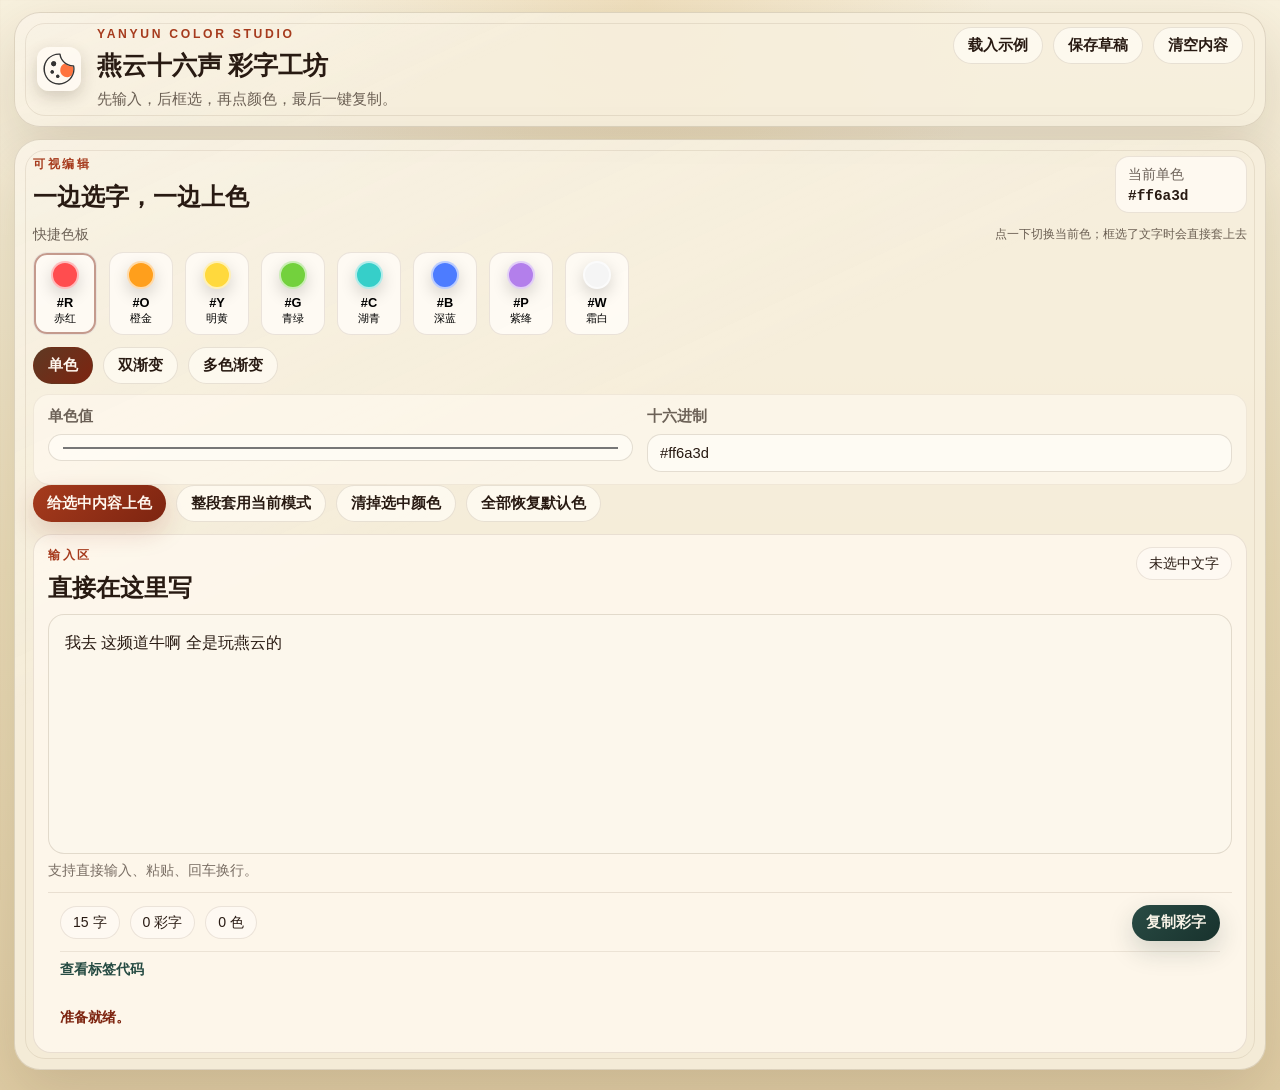
==== index.html @ c6d765de "feat: 初始化燕云十六声彩字工坊项目，添加全套彩字编辑工具 本次为项目首次提交，包含完整的彩字生成工具： - 桌面端核心应用：支持快捷色、单色、双渐变、多色渐变的可视编辑，实时预览效果，一键导出适" ====
<!DOCTYPE html>
<html lang="zh-CN">
<head>
  <meta charset="UTF-8">
  <meta name="viewport" content="width=device-width, initial-scale=1.0">
  <title>燕云十六声 彩字工坊</title>
  <link rel="icon" type="image/svg+xml" href="./logo.svg">
  <link rel="apple-touch-icon" href="./logo.svg">
  <link rel="mask-icon" href="./logo.svg" color="#FF743E">
  <meta name="theme-color" content="#FF743E">
  <script>
    (() => {
      const desktopOverride = new URLSearchParams(window.location.search).get("desktop") === "1";
      const usesMobilePrimaryInput = window.matchMedia("(pointer: coarse)").matches;
      const compactViewport = window.matchMedia("(max-width: 1180px)").matches;

      if (!desktopOverride && usesMobilePrimaryInput && compactViewport) {
        const mobileUrl = new URL("./APP/", window.location.href);
        mobileUrl.search = window.location.search;
        mobileUrl.hash = window.location.hash;
        window.location.replace(mobileUrl.href);
      }
    })();
  </script>
  <link rel="stylesheet" href="./styles.css?v=20260916.2">
</head>
<body>
  <div class="page-shell">
    <header class="topbar">
      <div class="brand-block">
        <img src="./logo.svg" alt="燕云十六声彩字工坊 Logo" class="brand-logo">
        <div>
          <p class="eyebrow">YANYUN COLOR STUDIO</p>
          <h1>燕云十六声 彩字工坊</h1>
          <p class="subtext">先输入，后框选，再点颜色，最后一键复制。</p>
        </div>
      </div>
      <div class="topbar-actions">
        <button id="loadSampleBtn" class="ghost-button" type="button">载入示例</button>
        <button id="saveDraftBtn" class="ghost-button" type="button">保存草稿</button>
        <button id="clearEditorBtn" class="ghost-button" type="button">清空内容</button>
      </div>
    </header>

    <!-- <section class="workflow-banner">
      <span class="step-pill">1. 输入文案</span>
      <span class="step-pill">2. 框选想变色的字</span>
      <span class="step-pill">3. 点单色或渐变</span>
      <span class="step-pill">4. 复制最终标签</span>
    </section> -->

    <main class="studio-grid">
      <section class="panel control-panel">
        <div class="panel-head">
          <div>
            <p class="panel-kicker">可视编辑</p>
            <h2>一边选字，一边上色</h2>
          </div>
          <div class="current-color-box">
            <span>当前单色</span>
            <strong id="currentColorDisplay">#ff6a3d</strong>
          </div>
        </div>

        <div class="swatch-section">
          <div class="section-caption">
            <span>快捷色板</span>
            <small>点一下切换当前色；框选了文字时会直接套上去</small>
          </div>
          <div id="presetSwatches" class="swatch-row"></div>
        </div>

        <div class="mode-tabs" id="modeTabs">
          <button class="mode-tab is-active" data-mode="single" type="button">单色</button>
          <button class="mode-tab" data-mode="gradient" type="button">双渐变</button>
          <button class="mode-tab" data-mode="multi" type="button">多色渐变</button>
        </div>

        <div class="mode-panel-wrap">
          <section class="mode-panel is-active" data-mode-panel="single">
            <div class="compact-controls">
              <label class="field">
                <span>单色值</span>
                <input id="singleColorInput" type="color" value="#ff6a3d">
              </label>
              <label class="field">
                <span>十六进制</span>
                <input id="singleHexInput" type="text" value="#ff6a3d">
              </label>
            </div>
          </section>

          <section class="mode-panel" data-mode-panel="gradient">
            <div class="field">
              <span>双渐变色（点方块换色）</span>
              <div class="swatch-pair">
                <label class="gradient-swatch-wrapper" title="选择起始色">
                  <span class="color-swatch" data-target="gradientStartInput" style="background:#ff6a3d" aria-hidden="true"></span>
                  <input id="gradientStartInput" class="gradient-picker" type="color" value="#ff6a3d" aria-label="选择起始色">
                </label>
                <span class="swatch-arrow">→</span>
                <label class="gradient-swatch-wrapper" title="选择结束色">
                  <span class="color-swatch" data-target="gradientEndInput" style="background:#ffd166" aria-hidden="true"></span>
                  <input id="gradientEndInput" class="gradient-picker" type="color" value="#ffd166" aria-label="选择结束色">
                </label>
              </div>
            </div>
            <div id="gradientStrip" class="gradient-strip"></div>
          </section>

          <section class="mode-panel" data-mode-panel="multi">
            <div class="field">
              <span>多色渐变色板（点方块换色）</span>
              <div id="paletteSwatches" class="swatch-grid"></div>
              <small class="field-hint">文本将在这 <span id="paletteCount">0</span> 个颜色之间平滑过渡。</small>
            </div>
            <div id="paletteStrip" class="gradient-strip gradient-strip-multi"></div>
          </section>
        </div>

        <div class="action-row">
          <button id="applySelectionBtn" class="ink-button" type="button">给选中内容上色</button>
          <button id="applyAllBtn" class="ghost-button" type="button">整段套用当前模式</button>
          <button id="clearSelectionStyleBtn" class="ghost-button" type="button">清掉选中颜色</button>
          <button id="resetAllStylesBtn" class="ghost-button" type="button">全部恢复默认色</button>
        </div>

        <div class="editor-card">
          <div class="editor-card-head">
            <div>
              <p class="panel-kicker">输入区</p>
              <h2>直接在这里写</h2>
            </div>
            <div id="selectionHint" class="selection-hint">未选中文字</div>
          </div>
          <div
            id="richEditor"
            class="rich-editor"
            contenteditable="true"
            spellcheck="false"
            aria-label="彩字可视编辑区"
          ></div>
          <div class="editor-tips">
            <span>支持直接输入、粘贴、回车换行。</span>
          </div>
          <div class="composer-result" aria-label="彩字结果">
            <div class="composer-result-row">
              <div class="stats" id="stats" aria-label="彩字统计"></div>
              <button id="copyExportBtn" class="seal-button" type="button">复制彩字</button>
            </div>
            <details class="tag-drawer">
              <summary>查看标签代码</summary>
              <textarea id="exportOutput" readonly spellcheck="false" aria-label="最终可复制代码"></textarea>
            </details>
            <p id="status" class="status-text" role="status" aria-live="polite">准备就绪。</p>
          </div>
          <div id="preview" hidden aria-hidden="true"></div>
        </div>
      </section>
    </main>

  </div>

  <script src="./app.js?v=20260916.2" type="module"></script>
</body>
</html>
---- styles.css ----
:root {
  --paper: #f3ead1;
  --paper-strong: rgba(252, 247, 236, 0.95);
  --paper-soft: rgba(247, 239, 221, 0.9);
  --ink: #281a12;
  --ink-soft: rgba(40, 26, 18, 0.68);
  --ember: #a63b1d;
  --ember-deep: #7d2410;
  --green: #264b43;
  --line: rgba(90, 61, 36, 0.16);
  --shadow: 0 22px 60px rgba(59, 32, 16, 0.14);
}

* {
  box-sizing: border-box;
}

html {
  font-size: 16px;
}

body {
  margin: 0;
  min-height: 100vh;
  color: var(--ink);
  background:
    radial-gradient(circle at top, rgba(214, 171, 88, 0.24), transparent 28%),
    linear-gradient(180deg, #f8f1de 0%, #eadcb8 52%, #dfcca4 100%);
  font-family: "Microsoft YaHei UI", "PingFang SC", "Yu Gothic UI", sans-serif;
}

body::before {
  content: "";
  position: fixed;
  inset: 0;
  pointer-events: none;
  background:
    linear-gradient(90deg, rgba(98, 67, 39, 0.035) 0, rgba(98, 67, 39, 0.035) 1px, transparent 1px, transparent 28px),
    linear-gradient(rgba(98, 67, 39, 0.03) 0, rgba(98, 67, 39, 0.03) 1px, transparent 1px, transparent 28px);
  opacity: 0.34;
}

.page-shell {
  width: min(1380px, calc(100vw - 28px));
  margin: 0 auto;
  padding: 12px 0 20px;
}

.topbar,
.panel,
.workflow-banner {
  border: 1px solid rgba(90, 61, 36, 0.16);
  border-radius: 26px;
  background:
    linear-gradient(155deg, rgba(255, 255, 255, 0.22), transparent 38%),
    var(--paper-soft);
  box-shadow: var(--shadow);
}

.topbar,
.panel {
  position: relative;
  overflow: hidden;
}

.topbar::after,
.panel::after {
  content: "";
  position: absolute;
  inset: 10px;
  border: 1px solid rgba(90, 61, 36, 0.1);
  border-radius: 20px;
  pointer-events: none;
}

.topbar {
  display: flex;
  align-items: flex-start;
  justify-content: space-between;
  gap: 18px;
  padding: 14px 22px;
}

/* 头部品牌区：logo + 标题文字，水平排列 */
.brand-block {
  display: flex;
  align-items: center;
  gap: 16px;
  min-width: 0;
}

.brand-logo {
  width: 44px;
  height: 44px;
  flex-shrink: 0;
  border-radius: 12px;
  box-shadow: 0 6px 16px rgba(40, 26, 18, 0.18);
  background: rgba(255, 251, 244, 0.84);
  padding: 5px;
}

.eyebrow,
.panel-kicker {
  margin: 0 0 8px;
  color: var(--ember);
  font-size: 0.76rem;
  font-weight: 700;
  letter-spacing: 0.22em;
}

h1,
h2 {
  margin: 0;
  font-family: "STZhongsong", "SimSun", serif;
}

h1 {
  font-size: clamp(1.55rem, 1.8vw, 2.1rem);
}

.subtext {
  margin: 6px 0 0;
  color: var(--ink-soft);
  line-height: 1.6;
  font-size: 0.92rem;
}

.topbar-actions,
.action-row,
.stats,
.swatch-row,
.filter-row,
.selected-pool,
.panel-actions {
  display: flex;
  flex-wrap: wrap;
  gap: 10px;
}

.workflow-banner {
  display: flex;
  flex-wrap: wrap;
  gap: 10px;
  margin-top: 12px;
  padding: 8px 14px;
}

.step-pill,
.stat-pill,
.tag-pill,
.pool-pill,
.selection-hint {
  display: inline-flex;
  align-items: center;
  gap: 6px;
  min-height: 30px;
  padding: 6px 12px;
  border-radius: 999px;
  border: 1px solid rgba(90, 61, 36, 0.12);
  background: rgba(255, 251, 244, 0.8);
  font-size: 0.88rem;
}

.studio-grid {
  display: grid;
  grid-template-columns: minmax(0, 1fr);
  gap: 14px;
  margin-top: 12px;
}

.panel {
  padding: 16px 18px;
}

.panel-head,
.editor-card-head {
  display: flex;
  justify-content: space-between;
  gap: 14px;
  align-items: flex-start;
}

.current-color-box {
  display: grid;
  gap: 4px;
  min-width: 132px;
  padding: 8px 12px;
  border-radius: 14px;
  background: rgba(255, 251, 243, 0.84);
  border: 1px solid rgba(90, 61, 36, 0.12);
  font-size: 0.9rem;
}

.current-color-box span {
  color: var(--ink-soft);
}

.current-color-box strong {
  font-family: "Consolas", "Cascadia Code", monospace;
}

.swatch-section,
.editor-card,
.preview-shell,
.collapsible-body,
.custom-entry {
  margin-top: 12px;
}

.section-caption {
  display: flex;
  justify-content: space-between;
  gap: 10px;
  align-items: center;
  margin-bottom: 8px;
  color: var(--ink-soft);
  font-size: 0.9rem;
}

.mode-tabs {
  display: flex;
  gap: 10px;
  margin-top: 12px;
}

.mode-tab,
.ghost-button,
.ink-button,
.seal-button,
.swatch-button,
.chip-button {
  border: none;
  cursor: pointer;
  transition: transform 140ms ease, box-shadow 140ms ease, opacity 140ms ease;
  font: inherit;
}

.mode-tab:hover,
.ghost-button:hover,
.ink-button:hover,
.seal-button:hover,
.swatch-button:hover,
.chip-button:hover {
  transform: translateY(-1px);
}

.mode-tab,
.ghost-button,
.ink-button,
.seal-button,
.chip-button {
  min-height: 36px;
  padding: 8px 14px;
  border-radius: 999px;
  font-weight: 700;
  font-size: 0.92rem;
}

.mode-tab,
.ghost-button,
.chip-button {
  color: var(--ink);
  background: rgba(255, 251, 244, 0.76);
  border: 1px solid rgba(90, 61, 36, 0.13);
}

.mode-tab.is-active,
.chip-button.is-active {
  color: #fff7ee;
  background: linear-gradient(135deg, #5f3923, var(--ember-deep));
}

.ink-button {
  color: #fff7ee;
  background: linear-gradient(135deg, var(--ember), var(--ember-deep));
  box-shadow: 0 10px 26px rgba(127, 36, 16, 0.18);
}

.seal-button {
  color: #f9f4e8;
  background: linear-gradient(135deg, #294b44, #18322d);
  box-shadow: 0 10px 26px rgba(24, 50, 45, 0.18);
}

.mode-panel-wrap {
  margin-top: 10px;
  padding: 12px 14px;
  border-radius: 16px;
  background: rgba(255, 250, 241, 0.62);
  border: 1px solid rgba(90, 61, 36, 0.08);
}

.mode-panel {
  display: none;
}

.mode-panel.is-active {
  display: block;
}

.compact-controls,
.library-tools,
.custom-grid {
  display: grid;
  gap: 14px;
}

.compact-controls {
  grid-template-columns: repeat(2, minmax(0, 1fr));
}

.library-tools {
  grid-template-columns: 1.2fr 1fr;
  align-items: end;
}

.custom-grid {
  grid-template-columns: 1.2fr 0.7fr 0.8fr 0.8fr;
}

.field {
  display: flex;
  flex-direction: column;
  gap: 8px;
  color: var(--ink-soft);
  font-size: 0.92rem;
}

.field span {
  font-weight: 700;
}

input,
textarea {
  width: 100%;
  border: 1px solid var(--line);
  border-radius: 14px;
  padding: 10px 12px;
  color: var(--ink);
  background: rgba(255, 252, 245, 0.92);
  outline: none;
  transition: border-color 140ms ease, box-shadow 140ms ease;
  font: inherit;
}

input:focus,
textarea:focus,
.rich-editor:focus {
  border-color: rgba(166, 59, 29, 0.56);
  box-shadow: 0 0 0 4px rgba(166, 59, 29, 0.08);
}

textarea {
  resize: vertical;
  min-height: 110px;
  line-height: 1.55;
  font-size: 0.95rem;
}

.field-output textarea,
#markupEditor {
  min-height: 132px;
}

.swatch-row {
  gap: 12px;
}

/* 双渐变：两个大方块 + 箭头 */
.swatch-pair {
  display: flex;
  align-items: center;
  gap: 14px;
  padding: 12px;
  border-radius: 14px;
  background: rgba(255, 251, 244, 0.76);
  border: 1px solid rgba(90, 61, 36, 0.12);
}

.swatch-arrow {
  color: var(--ink-soft);
  font-size: 1.4rem;
  font-weight: 700;
}

/* 多色渐变：方块水平排列网格 */
.swatch-grid {
  display: grid;
  grid-template-columns: repeat(6, minmax(0, 1fr));
  gap: 8px;
  padding: 12px;
  border-radius: 14px;
  background: rgba(255, 251, 244, 0.76);
  border: 1px solid rgba(90, 61, 36, 0.12);
}

.swatch-wrapper {
  position: relative;
  display: block;
  aspect-ratio: 1 / 1;
}

.gradient-swatch-wrapper {
  position: relative;
  display: block;
  flex: 0 0 56px;
  width: 56px;
  height: 56px;
}

.gradient-swatch-wrapper .color-swatch {
  display: block;
  width: 100%;
  height: 100%;
}

/* 通用色块按钮：圆角矩形，点击触发颜色选择 */
.color-swatch {
  position: relative;
  width: 100%;
  height: 100%;
  min-height: 36px;
  border-radius: 12px;
  border: 2px solid rgba(255, 255, 255, 0.7);
  box-shadow: 0 6px 16px rgba(40, 26, 18, 0.18);
  cursor: pointer;
  transition: transform 140ms ease, box-shadow 140ms ease;
  padding: 0;
}

.color-swatch:hover {
  transform: translateY(-1px);
  box-shadow: 0 10px 22px rgba(40, 26, 18, 0.24);
}

.color-swatch:focus-visible {
  outline: 3px solid rgba(166, 59, 29, 0.45);
  outline-offset: 2px;
}

/* 隐藏系统 color input，仅作为弹出色选择器的入口 */
.swatch-picker {
  position: absolute;
  inset: 0;
  width: 100%;
  height: 100%;
  opacity: 0;
  pointer-events: none;
  border: 0;
  padding: 0;
}

input[type="color"].gradient-picker {
  position: absolute;
  inset: 0;
  width: 100%;
  height: 100%;
  margin: 0;
  padding: 0;
  opacity: 0;
  border: 0;
  cursor: pointer;
}

.gradient-swatch-wrapper:focus-within {
  outline: 3px solid rgba(166, 59, 29, 0.45);
  outline-offset: 2px;
  border-radius: 12px;
}

.field-hint {
  display: block;
  margin-top: 10px;
  color: var(--ink-soft);
  font-size: 0.85rem;
}

.swatch-button {
  display: grid;
  gap: 6px;
  place-items: center;
  width: 64px;
  padding: 8px 6px;
  border-radius: 14px;
  background: rgba(255, 252, 246, 0.88);
  border: 1px solid rgba(90, 61, 36, 0.12);
}

.swatch-button.is-active {
  box-shadow: inset 0 0 0 2px rgba(127, 36, 16, 0.45);
}

.swatch-dot {
  width: 28px;
  height: 28px;
  border-radius: 50%;
  border: 2px solid rgba(255, 255, 255, 0.62);
  box-shadow: 0 6px 16px rgba(0, 0, 0, 0.16);
}

.swatch-meta {
  display: grid;
  gap: 2px;
  text-align: center;
  font-size: 0.8rem;
}

.gradient-strip {
  height: 14px;
  margin-top: 10px;
  border-radius: 999px;
  border: 1px solid rgba(90, 61, 36, 0.12);
  background: linear-gradient(90deg, #ff6a3d, #ffd166);
}

.editor-card {
  padding: 12px 14px;
  border-radius: 18px;
  border: 1px solid rgba(90, 61, 36, 0.12);
  background: rgba(255, 250, 241, 0.72);
}

.rich-editor {
  min-height: 240px;
  margin-top: 10px;
  padding: 14px 16px;
  border-radius: 16px;
  border: 1px solid var(--line);
  background: var(--paper-strong);
  white-space: pre-wrap;
  line-height: 1.7;
  font-size: 1rem;
  outline: none;
}

.rich-editor:empty::before {
  content: "在这里输入聊天文案，然后框选想变色的部分。";
  color: rgba(40, 26, 18, 0.38);
}

.editor-tips,
.collapsible-tip {
  display: grid;
  gap: 4px;
  margin-top: 8px;
  color: rgba(40, 26, 18, 0.62);
  font-size: 0.85rem;
}

.composer-result {
  display: grid;
  gap: 10px;
  margin-top: 12px;
  padding: 12px;
  border-top: 1px solid rgba(90, 61, 36, 0.12);
}

.composer-result-row {
  display: flex;
  justify-content: space-between;
  align-items: center;
  gap: 12px;
}

.composer-result .stats {
  justify-content: flex-start;
}

.tag-drawer {
  border-top: 1px solid rgba(90, 61, 36, 0.1);
}

.tag-drawer summary {
  min-height: 36px;
  display: flex;
  align-items: center;
  color: var(--green);
  cursor: pointer;
  font-size: 0.88rem;
  font-weight: 700;
}

.tag-drawer textarea {
  min-height: 112px;
  padding: 10px 12px;
  font-family: "Consolas", "Cascadia Code", monospace;
  font-size: 0.9rem;
}

.preview-shell {
  padding: 12px 14px;
  border-radius: 18px;
  border: 1px solid rgba(90, 61, 36, 0.12);
  background: rgba(255, 250, 241, 0.7);
}

.preview-title {
  margin-bottom: 8px;
  color: var(--ink-soft);
  font-size: 0.88rem;
  font-weight: 700;
}

.preview-stage {
  min-height: 200px;
  padding: 14px 16px;
  border-radius: 16px;
  border: 1px solid rgba(90, 61, 36, 0.12);
  background:
    radial-gradient(circle at top right, rgba(214, 171, 88, 0.18), transparent 26%),
    rgba(255, 249, 236, 0.92);
  white-space: pre-wrap;
  line-height: 1.75;
  font-size: 1.02rem;
}

.preview-stage.is-empty {
  display: grid;
  place-items: center;
  color: rgba(40, 26, 18, 0.42);
}

.status-text {
  margin: 10px 0 0;
  min-height: 1.4em;
  color: var(--ember-deep);
  font-weight: 700;
  font-size: 0.9rem;
}

.library-list {
  display: grid;
  grid-template-columns: repeat(auto-fit, minmax(280px, 1fr));
  gap: 14px;
}

.library-card {
  display: grid;
  gap: 14px;
  padding: 16px;
  border-radius: 20px;
  border: 1px solid rgba(90, 61, 36, 0.12);
  background: rgba(255, 251, 244, 0.8);
}

.library-card.is-selected {
  border-color: rgba(166, 59, 29, 0.34);
  box-shadow: 0 14px 32px rgba(127, 36, 16, 0.08);
}

.library-copy {
  margin: 0;
  line-height: 1.7;
}

.card-meta,
.card-footer {
  display: flex;
  flex-wrap: wrap;
  gap: 8px;
}

.selected-pool {
  margin: 16px 0;
}

.selected-pool:empty::before {
  content: "还没把段子加入灵感池。";
  color: rgba(40, 26, 18, 0.46);
}

.empty-library {
  padding: 18px;
  border-radius: 18px;
  border: 1px dashed rgba(90, 61, 36, 0.22);
  color: rgba(40, 26, 18, 0.54);
}

.collapsible-panel {
  margin-top: 16px;
}

.collapsible-panel > summary {
  position: relative;
  z-index: 1;
  padding: 18px 20px;
  cursor: pointer;
  font-family: "STZhongsong", "SimSun", serif;
  font-size: 1.1rem;
}

.collapsible-panel[open] > summary {
  border-bottom: 1px solid rgba(90, 61, 36, 0.08);
}

.collapsible-body {
  padding: 0 20px 20px;
}

@media (max-width: 1180px) {
  .studio-grid,
  .library-tools,
  .custom-grid {
    grid-template-columns: 1fr;
  }
}

@media (max-width: 900px) {
  .topbar,
  .panel-head,
  .editor-card-head,
  .section-caption {
    flex-direction: column;
  }

  .compact-controls {
    grid-template-columns: 1fr;
  }
}

@media (max-width: 720px) {
  .page-shell {
    width: min(100vw - 18px, 100%);
    padding: 10px 0 24px;
  }

  .topbar,
  .panel {
    border-radius: 20px;
    padding: 16px;
  }

  .rich-editor,
  .preview-stage {
    min-height: 260px;
  }

  .swatch-button {
    width: 64px;
  }

  .swatch-grid {
    grid-template-columns: repeat(3, minmax(0, 1fr));
  }

}
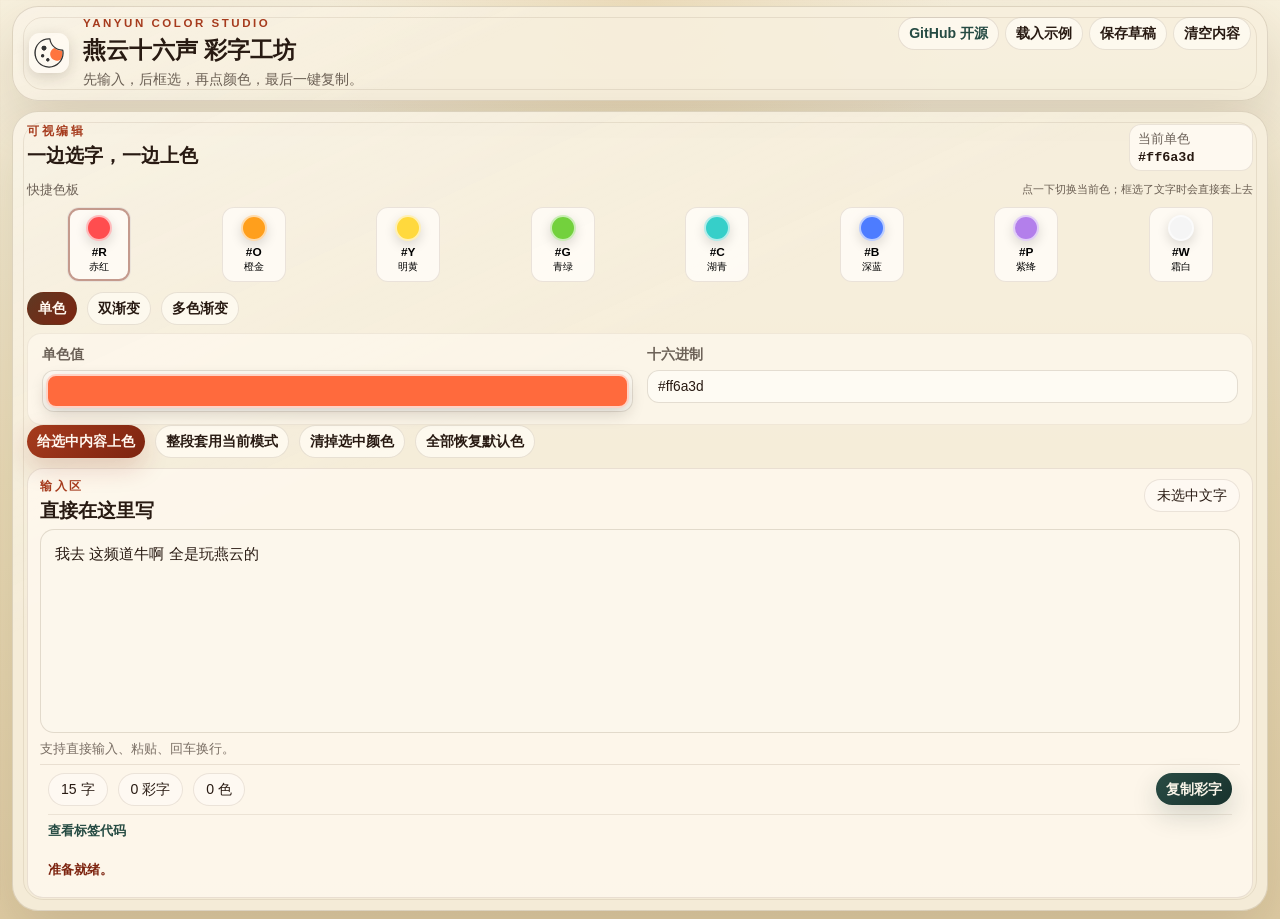
==== commit 6370f948: "feat(editor, docs, style): 优化单色编辑，新增GitHub入口并精简文档 - 重构单色输入UI，添加颜色预览色块，支持点击色块唤起颜色选择器 - 新增syncCurrentC" ====
--- a/index.html
+++ b/index.html
@@ -3,7 +3,7 @@
 <head>
   <meta charset="UTF-8">
   <meta name="viewport" content="width=device-width, initial-scale=1.0">
-  <title>燕云十六声 彩字工坊</title>
+  <title>燕云十六声 彩字工坊 Where Winds Meet COLOR-STUDIO</title>
   <link rel="icon" type="image/svg+xml" href="./logo.svg">
   <link rel="apple-touch-icon" href="./logo.svg">
   <link rel="mask-icon" href="./logo.svg" color="#FF743E">
@@ -22,7 +22,7 @@
       }
     })();
   </script>
-  <link rel="stylesheet" href="./styles.css?v=20260916.2">
+  <link rel="stylesheet" href="./styles.css?v=20260916.9">
 </head>
 <body>
   <div class="page-shell">
@@ -36,6 +36,13 @@
         </div>
       </div>
       <div class="topbar-actions">
+        <a
+          class="github-link"
+          href="https://github.com/cansnow123/Where-Winds-Meet-COLOR-STUDIO"
+          target="_blank"
+          rel="noreferrer"
+          aria-label="在 GitHub 查看 Where Winds Meet COLOR-STUDIO 开源项目"
+        >GitHub 开源</a>
         <button id="loadSampleBtn" class="ghost-button" type="button">载入示例</button>
         <button id="saveDraftBtn" class="ghost-button" type="button">保存草稿</button>
         <button id="clearEditorBtn" class="ghost-button" type="button">清空内容</button>
@@ -79,10 +86,13 @@
         <div class="mode-panel-wrap">
           <section class="mode-panel is-active" data-mode-panel="single">
             <div class="compact-controls">
-              <label class="field">
+              <div class="field">
                 <span>单色值</span>
-                <input id="singleColorInput" type="color" value="#ff6a3d">
-              </label>
+                <label class="single-color-display" title="选择单色">
+                  <span class="color-swatch single-color-swatch" data-target="singleColorInput" style="background:#ff6a3d" aria-hidden="true"></span>
+                  <input id="singleColorInput" class="single-color-picker" type="color" value="#ff6a3d" aria-label="选择单色值">
+                </label>
+              </div>
               <label class="field">
                 <span>十六进制</span>
                 <input id="singleHexInput" type="text" value="#ff6a3d">
@@ -161,6 +171,6 @@
 
   </div>
 
-  <script src="./app.js?v=20260916.2" type="module"></script>
+  <script src="./app.js?v=20260916.3" type="module"></script>
 </body>
 </html>
--- a/styles.css
+++ b/styles.css
@@ -41,9 +41,9 @@
 }
 
 .page-shell {
-  width: min(1380px, calc(100vw - 28px));
+  width: min(1360px, calc(100vw - 24px));
   margin: 0 auto;
-  padding: 12px 0 20px;
+  padding: 6px 0 8px;
 }
 
 .topbar,
@@ -77,33 +77,33 @@
   display: flex;
   align-items: flex-start;
   justify-content: space-between;
-  gap: 18px;
-  padding: 14px 22px;
+  gap: 14px;
+  padding: 10px 16px;
 }
 
 /* 头部品牌区：logo + 标题文字，水平排列 */
 .brand-block {
   display: flex;
   align-items: center;
-  gap: 16px;
+  gap: 14px;
   min-width: 0;
 }
 
 .brand-logo {
-  width: 44px;
-  height: 44px;
+  width: 40px;
+  height: 40px;
   flex-shrink: 0;
-  border-radius: 12px;
-  box-shadow: 0 6px 16px rgba(40, 26, 18, 0.18);
+  border-radius: 11px;
+  box-shadow: 0 4px 14px rgba(40, 26, 18, 0.16);
   background: rgba(255, 251, 244, 0.84);
-  padding: 5px;
+  padding: 4px;
 }
 
 .eyebrow,
 .panel-kicker {
-  margin: 0 0 8px;
+  margin: 0 0 6px;
   color: var(--ember);
-  font-size: 0.76rem;
+  font-size: 0.72rem;
   font-weight: 700;
   letter-spacing: 0.22em;
 }
@@ -115,14 +115,19 @@
 }
 
 h1 {
-  font-size: clamp(1.55rem, 1.8vw, 2.1rem);
+  font-size: clamp(1.42rem, 1.65vw, 1.95rem);
+}
+
+h2 {
+  font-size: clamp(1.18rem, 1.08vw, 1.46rem);
+  line-height: 1.2;
 }
 
 .subtext {
-  margin: 6px 0 0;
+  margin: 4px 0 0;
   color: var(--ink-soft);
-  line-height: 1.6;
-  font-size: 0.92rem;
+  line-height: 1.45;
+  font-size: 0.86rem;
 }
 
 .topbar-actions,
@@ -130,11 +135,36 @@
 .stats,
 .swatch-row,
 .filter-row,
-.selected-pool,
 .panel-actions {
   display: flex;
   flex-wrap: wrap;
   gap: 10px;
+}
+
+.topbar-actions {
+  justify-content: flex-end;
+  align-items: center;
+  gap: 6px;
+}
+
+.github-link {
+  display: inline-flex;
+  align-items: center;
+  min-height: 32px;
+  padding: 6px 10px;
+  border-radius: 999px;
+  border: 1px solid rgba(90, 61, 36, 0.14);
+  background: rgba(255, 251, 244, 0.72);
+  color: var(--green);
+  font-size: 0.88rem;
+  font-weight: 700;
+  text-decoration: none;
+  transition: transform 140ms ease, box-shadow 140ms ease, opacity 140ms ease;
+}
+
+.github-link:hover {
+  transform: translateY(-1px);
+  box-shadow: 0 8px 18px rgba(24, 50, 45, 0.12);
 }
 
 .workflow-banner {
@@ -148,7 +178,6 @@
 .step-pill,
 .stat-pill,
 .tag-pill,
-.pool-pill,
 .selection-hint {
   display: inline-flex;
   align-items: center;
@@ -164,12 +193,12 @@
 .studio-grid {
   display: grid;
   grid-template-columns: minmax(0, 1fr);
-  gap: 14px;
-  margin-top: 12px;
+  gap: 10px;
+  margin-top: 10px;
 }
 
 .panel {
-  padding: 16px 18px;
+  padding: 12px 14px;
 }
 
 .panel-head,
@@ -182,13 +211,13 @@
 
 .current-color-box {
   display: grid;
-  gap: 4px;
-  min-width: 132px;
-  padding: 8px 12px;
-  border-radius: 14px;
+  gap: 2px;
+  min-width: 124px;
+  padding: 5px 8px;
+  border-radius: 12px;
   background: rgba(255, 251, 243, 0.84);
   border: 1px solid rgba(90, 61, 36, 0.12);
-  font-size: 0.9rem;
+  font-size: 0.84rem;
 }
 
 .current-color-box span {
@@ -204,7 +233,7 @@
 .preview-shell,
 .collapsible-body,
 .custom-entry {
-  margin-top: 12px;
+  margin-top: 10px;
 }
 
 .section-caption {
@@ -214,13 +243,13 @@
   align-items: center;
   margin-bottom: 8px;
   color: var(--ink-soft);
-  font-size: 0.9rem;
+  font-size: 0.84rem;
 }
 
 .mode-tabs {
   display: flex;
   gap: 10px;
-  margin-top: 12px;
+  margin-top: 10px;
 }
 
 .mode-tab,
@@ -249,11 +278,11 @@
 .ink-button,
 .seal-button,
 .chip-button {
-  min-height: 36px;
-  padding: 8px 14px;
+  min-height: 32px;
+  padding: 6px 10px;
   border-radius: 999px;
   font-weight: 700;
-  font-size: 0.92rem;
+  font-size: 0.88rem;
 }
 
 .mode-tab,
@@ -283,9 +312,9 @@
 }
 
 .mode-panel-wrap {
-  margin-top: 10px;
+  margin-top: 8px;
   padding: 12px 14px;
-  border-radius: 16px;
+  border-radius: 14px;
   background: rgba(255, 250, 241, 0.62);
   border: 1px solid rgba(90, 61, 36, 0.08);
 }
@@ -299,7 +328,6 @@
 }
 
 .compact-controls,
-.library-tools,
 .custom-grid {
   display: grid;
   gap: 14px;
@@ -309,9 +337,38 @@
   grid-template-columns: repeat(2, minmax(0, 1fr));
 }
 
-.library-tools {
-  grid-template-columns: 1.2fr 1fr;
-  align-items: end;
+.single-color-display {
+  position: relative;
+  display: block;
+  min-height: 42px;
+  padding: 3px;
+  border-radius: 12px;
+  background: rgba(255, 252, 245, 0.92);
+  border: 1px solid var(--line);
+  cursor: pointer;
+}
+
+.single-color-swatch {
+  display: block;
+  min-height: 100%;
+  border-radius: 9px;
+}
+
+.single-color-picker {
+  position: absolute;
+  inset: 0;
+  width: 100%;
+  height: 100%;
+  margin: 0;
+  padding: 0;
+  opacity: 0;
+  border: 0;
+  cursor: pointer;
+}
+
+.single-color-display:focus-within {
+  outline: 3px solid rgba(166, 59, 29, 0.45);
+  outline-offset: 2px;
 }
 
 .custom-grid {
@@ -321,9 +378,9 @@
 .field {
   display: flex;
   flex-direction: column;
-  gap: 8px;
+  gap: 6px;
   color: var(--ink-soft);
-  font-size: 0.92rem;
+  font-size: 0.86rem;
 }
 
 .field span {
@@ -334,8 +391,8 @@
 textarea {
   width: 100%;
   border: 1px solid var(--line);
-  border-radius: 14px;
-  padding: 10px 12px;
+  border-radius: 12px;
+  padding: 8px 10px;
   color: var(--ink);
   background: rgba(255, 252, 245, 0.92);
   outline: none;
@@ -352,9 +409,9 @@
 
 textarea {
   resize: vertical;
-  min-height: 110px;
-  line-height: 1.55;
-  font-size: 0.95rem;
+  min-height: 100px;
+  line-height: 1.5;
+  font-size: 0.92rem;
 }
 
 .field-output textarea,
@@ -363,23 +420,27 @@
 }
 
 .swatch-row {
-  gap: 12px;
+  display: grid;
+  grid-template-columns: repeat(8, minmax(0, 1fr));
+  gap: 10px;
+  align-items: stretch;
 }
 
 /* 双渐变：两个大方块 + 箭头 */
 .swatch-pair {
   display: flex;
+  justify-content: space-between;
   align-items: center;
-  gap: 14px;
+  gap: 12px;
   padding: 12px;
-  border-radius: 14px;
+  border-radius: 12px;
   background: rgba(255, 251, 244, 0.76);
   border: 1px solid rgba(90, 61, 36, 0.12);
 }
 
 .swatch-arrow {
   color: var(--ink-soft);
-  font-size: 1.4rem;
+  font-size: 1.2rem;
   font-weight: 700;
 }
 
@@ -389,7 +450,7 @@
   grid-template-columns: repeat(6, minmax(0, 1fr));
   gap: 8px;
   padding: 12px;
-  border-radius: 14px;
+  border-radius: 12px;
   background: rgba(255, 251, 244, 0.76);
   border: 1px solid rgba(90, 61, 36, 0.12);
 }
@@ -403,9 +464,10 @@
 .gradient-swatch-wrapper {
   position: relative;
   display: block;
-  flex: 0 0 56px;
-  width: 56px;
-  height: 56px;
+  flex: 1 1 0;
+  width: auto;
+  height: 34px;
+  min-width: 0;
 }
 
 .gradient-swatch-wrapper .color-swatch {
@@ -419,8 +481,8 @@
   position: relative;
   width: 100%;
   height: 100%;
-  min-height: 36px;
-  border-radius: 12px;
+  min-height: 34px;
+  border-radius: 10px;
   border: 2px solid rgba(255, 255, 255, 0.7);
   box-shadow: 0 6px 16px rgba(40, 26, 18, 0.18);
   cursor: pointer;
@@ -462,6 +524,11 @@
   cursor: pointer;
 }
 
+.swatch-pair .color-swatch {
+  min-height: 34px;
+  border-radius: 11px;
+}
+
 .gradient-swatch-wrapper:focus-within {
   outline: 3px solid rgba(166, 59, 29, 0.45);
   outline-offset: 2px;
@@ -472,18 +539,20 @@
   display: block;
   margin-top: 10px;
   color: var(--ink-soft);
-  font-size: 0.85rem;
+  font-size: 0.8rem;
 }
 
 .swatch-button {
   display: grid;
-  gap: 6px;
+  gap: 4px;
   place-items: center;
-  width: 64px;
-  padding: 8px 6px;
-  border-radius: 14px;
+  width: 100%;
+  max-width: 64px;
+  padding: 7px 5px;
+  border-radius: 12px;
   background: rgba(255, 252, 246, 0.88);
   border: 1px solid rgba(90, 61, 36, 0.12);
+  justify-self: center;
 }
 
 .swatch-button.is-active {
@@ -491,45 +560,45 @@
 }
 
 .swatch-dot {
-  width: 28px;
-  height: 28px;
+  width: 26px;
+  height: 26px;
   border-radius: 50%;
   border: 2px solid rgba(255, 255, 255, 0.62);
-  box-shadow: 0 6px 16px rgba(0, 0, 0, 0.16);
+  box-shadow: 0 4px 12px rgba(0, 0, 0, 0.14);
 }
 
 .swatch-meta {
   display: grid;
   gap: 2px;
   text-align: center;
-  font-size: 0.8rem;
+  font-size: 0.74rem;
 }
 
 .gradient-strip {
-  height: 14px;
-  margin-top: 10px;
+  height: 12px;
+  margin-top: 8px;
   border-radius: 999px;
   border: 1px solid rgba(90, 61, 36, 0.12);
   background: linear-gradient(90deg, #ff6a3d, #ffd166);
 }
 
 .editor-card {
+  padding: 10px 12px;
+  border-radius: 16px;
+  border: 1px solid rgba(90, 61, 36, 0.12);
+  background: rgba(255, 250, 241, 0.72);
+}
+
+.rich-editor {
+  min-height: 204px;
+  margin-top: 6px;
   padding: 12px 14px;
-  border-radius: 18px;
-  border: 1px solid rgba(90, 61, 36, 0.12);
-  background: rgba(255, 250, 241, 0.72);
-}
-
-.rich-editor {
-  min-height: 240px;
-  margin-top: 10px;
-  padding: 14px 16px;
-  border-radius: 16px;
+  border-radius: 14px;
   border: 1px solid var(--line);
   background: var(--paper-strong);
   white-space: pre-wrap;
-  line-height: 1.7;
-  font-size: 1rem;
+  line-height: 1.62;
+  font-size: 0.96rem;
   outline: none;
 }
 
@@ -544,14 +613,14 @@
   gap: 4px;
   margin-top: 8px;
   color: rgba(40, 26, 18, 0.62);
-  font-size: 0.85rem;
+  font-size: 0.8rem;
 }
 
 .composer-result {
   display: grid;
-  gap: 10px;
-  margin-top: 12px;
-  padding: 12px;
+  gap: 8px;
+  margin-top: 6px;
+  padding: 8px;
   border-top: 1px solid rgba(90, 61, 36, 0.12);
 }
 
@@ -559,7 +628,7 @@
   display: flex;
   justify-content: space-between;
   align-items: center;
-  gap: 12px;
+  gap: 10px;
 }
 
 .composer-result .stats {
@@ -571,20 +640,20 @@
 }
 
 .tag-drawer summary {
-  min-height: 36px;
+  min-height: 32px;
   display: flex;
   align-items: center;
   color: var(--green);
   cursor: pointer;
-  font-size: 0.88rem;
+  font-size: 0.84rem;
   font-weight: 700;
 }
 
 .tag-drawer textarea {
-  min-height: 112px;
-  padding: 10px 12px;
+  min-height: 96px;
+  padding: 8px 10px;
   font-family: "Consolas", "Cascadia Code", monospace;
-  font-size: 0.9rem;
+  font-size: 0.86rem;
 }
 
 .preview-shell {
@@ -621,59 +690,11 @@
 }
 
 .status-text {
-  margin: 10px 0 0;
-  min-height: 1.4em;
+  margin: 6px 0 0;
+  min-height: 1.2em;
   color: var(--ember-deep);
   font-weight: 700;
-  font-size: 0.9rem;
-}
-
-.library-list {
-  display: grid;
-  grid-template-columns: repeat(auto-fit, minmax(280px, 1fr));
-  gap: 14px;
-}
-
-.library-card {
-  display: grid;
-  gap: 14px;
-  padding: 16px;
-  border-radius: 20px;
-  border: 1px solid rgba(90, 61, 36, 0.12);
-  background: rgba(255, 251, 244, 0.8);
-}
-
-.library-card.is-selected {
-  border-color: rgba(166, 59, 29, 0.34);
-  box-shadow: 0 14px 32px rgba(127, 36, 16, 0.08);
-}
-
-.library-copy {
-  margin: 0;
-  line-height: 1.7;
-}
-
-.card-meta,
-.card-footer {
-  display: flex;
-  flex-wrap: wrap;
-  gap: 8px;
-}
-
-.selected-pool {
-  margin: 16px 0;
-}
-
-.selected-pool:empty::before {
-  content: "还没把段子加入灵感池。";
-  color: rgba(40, 26, 18, 0.46);
-}
-
-.empty-library {
-  padding: 18px;
-  border-radius: 18px;
-  border: 1px dashed rgba(90, 61, 36, 0.22);
-  color: rgba(40, 26, 18, 0.54);
+  font-size: 0.84rem;
 }
 
 .collapsible-panel {
@@ -699,7 +720,6 @@
 
 @media (max-width: 1180px) {
   .studio-grid,
-  .library-tools,
   .custom-grid {
     grid-template-columns: 1fr;
   }
@@ -713,8 +733,16 @@
     flex-direction: column;
   }
 
+  .topbar-actions {
+    justify-content: flex-start;
+  }
+
   .compact-controls {
     grid-template-columns: 1fr;
+  }
+
+  .swatch-row {
+    grid-template-columns: repeat(4, minmax(0, 1fr));
   }
 }
 
@@ -735,8 +763,8 @@
     min-height: 260px;
   }
 
-  .swatch-button {
-    width: 64px;
+  .swatch-row {
+    grid-template-columns: repeat(4, minmax(0, 1fr));
   }
 
   .swatch-grid {
